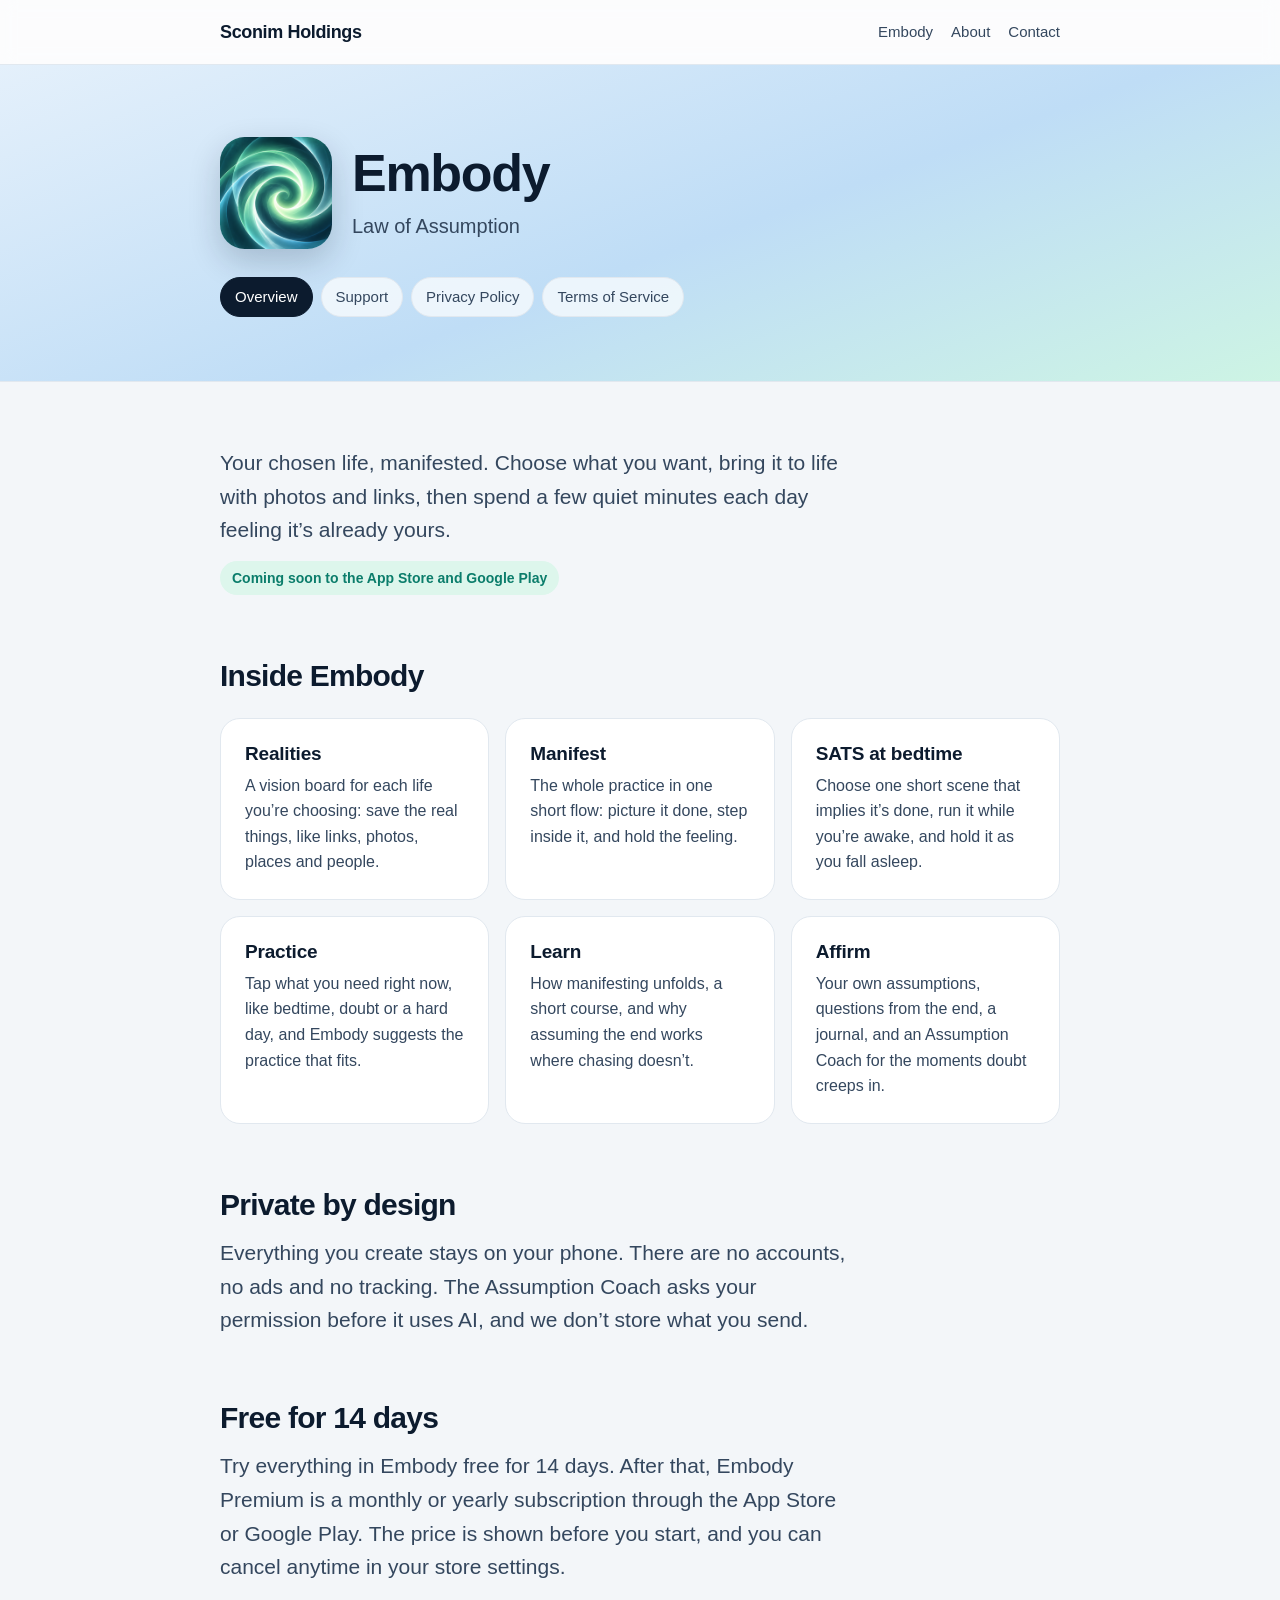
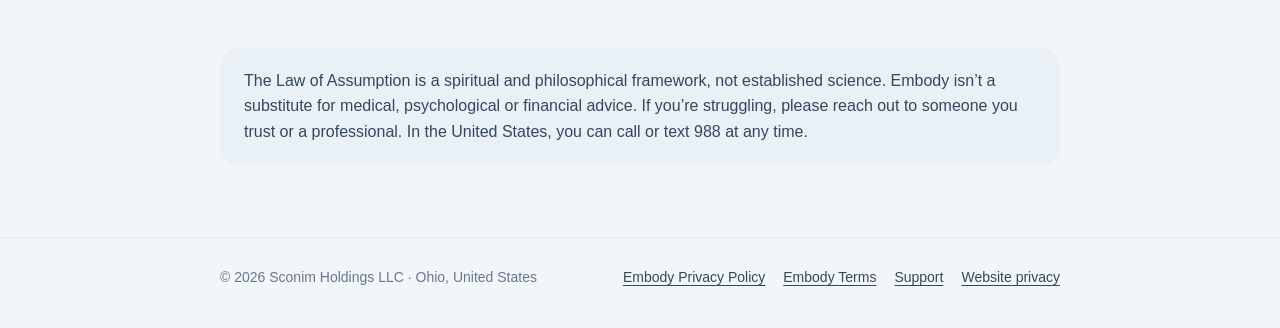
==== embody/index.html @ b92bc5a6 "Sconim Holdings website: home, Embody, support, privacy and terms Plain HTML built by tools/build.mj" ====
<!doctype html>
<html lang="en">
<head>
<meta charset="utf-8">
<meta name="viewport" content="width=device-width, initial-scale=1">
<title>Embody - Law of Assumption</title>
<meta name="description" content="Embody is a gentle daily practice for the Law of Assumption: choose the life you want, and practice living from it. Coming soon to the App Store and Google Play.">
<link rel="canonical" href="https://sconimholdings.com/embody/">
<meta property="og:type" content="website">
<meta property="og:site_name" content="Sconim Holdings">
<meta property="og:title" content="Embody - Law of Assumption">
<meta property="og:description" content="Embody is a gentle daily practice for the Law of Assumption: choose the life you want, and practice living from it. Coming soon to the App Store and Google Play.">
<meta property="og:url" content="https://sconimholdings.com/embody/">
<meta property="og:image" content="https://sconimholdings.com/assets/embody-share.jpg">
<meta name="theme-color" content="#f3f6f9">
<link rel="icon" href="/assets/embody-icon.png">
<link rel="apple-touch-icon" href="/assets/embody-icon.png">
<link rel="stylesheet" href="/assets/site.css">
</head>
<body>
<a class="skip" href="#main">Skip to content</a>
<header class="top"><div class="wrap">
  <a class="brand" href="/">Sconim Holdings</a>
  <nav aria-label="Main"><a href="/embody/">Embody</a><a class="wide" href="/#about">About</a><a href="/#contact">Contact</a></nav>
</div></header>
<div class="sky"><div class="wrap"><div class="hero">
  <div class="product">
    <img src="/assets/embody-icon.png" alt="The Embody app icon: a glowing mint spiral" width="112" height="112">
    <div><h1>Embody</h1><p class="tag">Law of Assumption</p></div>
  </div>
  <nav class="subnav" aria-label="Embody"><a href="/embody/" aria-current="page">Overview</a><a href="/embody/support/">Support</a><a href="/embody/privacy/">Privacy Policy</a><a href="/embody/terms/">Terms of Service</a></nav>
</div></div></div>
<main id="main" class="wrap">
<section class="stack">
  <p class="lead">Your chosen life, manifested. Choose what you want, bring it to life with photos and links, then spend a few quiet minutes each day feeling it’s already yours.</p>
  <p><span class="badge">Coming soon to the App Store and Google Play</span></p>
</section>

<section>
  <h2>Inside Embody</h2>
  <div class="grid">
    <div class="card"><h3>Realities</h3><p>A vision board for each life you’re choosing: save the real things, like links, photos, places and people.</p></div>
    <div class="card"><h3>Manifest</h3><p>The whole practice in one short flow: picture it done, step inside it, and hold the feeling.</p></div>
    <div class="card"><h3>SATS at bedtime</h3><p>Choose one short scene that implies it’s done, run it while you’re awake, and hold it as you fall asleep.</p></div>
    <div class="card"><h3>Practice</h3><p>Tap what you need right now, like bedtime, doubt or a hard day, and Embody suggests the practice that fits.</p></div>
    <div class="card"><h3>Learn</h3><p>How manifesting unfolds, a short course, and why assuming the end works where chasing doesn’t.</p></div>
    <div class="card"><h3>Affirm</h3><p>Your own assumptions, questions from the end, a journal, and an Assumption Coach for the moments doubt creeps in.</p></div>
  </div>
</section>

<section class="stack">
  <h2>Private by design</h2>
  <p class="lead">Everything you create stays on your phone. There are no accounts, no ads and no tracking. The Assumption Coach asks your permission before it uses AI, and we don’t store what you send.</p>
</section>

<section class="stack">
  <h2>Free for 14 days</h2>
  <p class="lead">Try everything in Embody free for 14 days. After that, Embody Premium is a monthly or yearly subscription through the App Store or Google Play. The price is shown before you start, and you can cancel anytime in your store settings.</p>
</section>

<section>
  <p class="note">The Law of Assumption is a spiritual and philosophical framework, not established science. Embody isn’t a substitute for medical, psychological or financial advice. If you’re struggling, please reach out to someone you trust or a professional. In the United States, you can call or text 988 at any time.</p>
</section>
</main>
<footer><div class="wrap">
  <span>&copy; 2026 Sconim Holdings LLC &middot; Ohio, United States</span>
  <nav aria-label="Footer"><a href="/embody/privacy/">Embody Privacy Policy</a><a href="/embody/terms/">Embody Terms</a><a href="/embody/support/">Support</a><a href="/privacy/">Website privacy</a></nav>
</div></footer>
</body>
</html>
---- assets/site.css ----
/* Sconim Holdings: one light "Dawn" look, matching Embody. System fonts only (nothing loads from third parties). */
:root {
  --bg: #f3f6f9;
  --surface: #ffffff;
  --surface-alt: #e9f0f6;
  --ink: #0c1b2e;
  --ink-soft: #34475e;
  --muted: #66788e;
  --line: #e1e8ef;
  --accent: #0b7d6b;
  --accent-soft: #ddf6ec;
  --cta: #bdf5dc;
  --sky-1: #e4f0fb;
  --sky-2: #bfddf6;
  --sky-3: #cdf4e4;
  --radius: 20px;
  --wrap: 880px;
  --font: -apple-system, BlinkMacSystemFont, "Segoe UI", Roboto, "Helvetica Neue", Arial, sans-serif;
}

* { box-sizing: border-box; }
html { -webkit-text-size-adjust: 100%; }
body {
  margin: 0;
  background: var(--bg);
  color: var(--ink);
  font: 17px/1.6 var(--font);
  -webkit-font-smoothing: antialiased;
}
img { max-width: 100%; display: block; }
a { color: var(--accent); text-underline-offset: 3px; }
a:hover { text-decoration-thickness: 2px; }
:focus-visible { outline: 3px solid var(--accent); outline-offset: 3px; border-radius: 6px; }

.wrap { width: 100%; max-width: var(--wrap); margin: 0 auto; padding: 0 20px; }
.skip { position: absolute; left: -9999px; }
.skip:focus { left: 16px; top: 12px; background: var(--surface); padding: 8px 14px; border-radius: 10px; z-index: 10; }

/* Header and footer */
.top { border-bottom: 1px solid var(--line); background: rgba(255, 255, 255, 0.7); backdrop-filter: blur(8px); position: sticky; top: 0; z-index: 5; }
.top .wrap { display: flex; align-items: center; justify-content: space-between; gap: 16px; min-height: 64px; }
.brand { color: var(--ink); text-decoration: none; font-weight: 700; letter-spacing: -0.02em; font-size: 18px; white-space: nowrap; }
.top nav { display: flex; gap: 18px; flex-wrap: wrap; }
.top nav a { color: var(--ink-soft); text-decoration: none; font-weight: 500; font-size: 15px; }
.top nav a:hover { color: var(--ink); }
@media (max-width: 420px) { .top nav { gap: 14px; } .top nav .wide { display: none; } }

footer { margin-top: 72px; border-top: 1px solid var(--line); color: var(--muted); font-size: 14px; }
footer .wrap { display: flex; flex-wrap: wrap; justify-content: space-between; gap: 12px 24px; padding-top: 28px; padding-bottom: 40px; }
footer nav { display: flex; flex-wrap: wrap; gap: 8px 18px; }
footer a { color: var(--ink-soft); }

/* Type */
h1, h2, h3 { line-height: 1.15; letter-spacing: -0.025em; margin: 0; }
h1 { font-size: clamp(34px, 6vw, 52px); }
h2 { font-size: clamp(24px, 3.4vw, 30px); }
h3 { font-size: 19px; letter-spacing: -0.01em; }
p { margin: 0; }
.eyebrow { font-size: 13px; font-weight: 600; letter-spacing: 0.12em; text-transform: uppercase; color: var(--muted); }
.lead { font-size: clamp(18px, 2.4vw, 21px); color: var(--ink-soft); max-width: 640px; }
.muted { color: var(--muted); }
.stack > * + * { margin-top: 14px; }

/* Sections */
section { margin-top: 64px; }
.hero { margin-top: 0; padding: 72px 0 8px; }
.hero .stack > * + * { margin-top: 18px; }
.sky {
  background: linear-gradient(160deg, var(--sky-1) 0%, var(--sky-2) 55%, var(--sky-3) 100%);
  border-bottom: 1px solid var(--line);
}
.sky .hero { padding-bottom: 64px; }

.card { background: var(--surface); border: 1px solid var(--line); border-radius: var(--radius); padding: 24px; }
.grid { display: grid; gap: 16px; grid-template-columns: repeat(auto-fit, minmax(240px, 1fr)); margin-top: 24px; }
.grid .card p { color: var(--ink-soft); margin-top: 8px; font-size: 16px; }

/* App card on the home page */
.app { display: flex; gap: 20px; align-items: flex-start; margin-top: 24px; }
.app img { width: 96px; height: 96px; border-radius: 22%; flex: none; box-shadow: 0 8px 24px rgba(12, 27, 46, 0.18); }
.app .links { display: flex; flex-wrap: wrap; gap: 8px 16px; margin-top: 14px; font-weight: 500; }
@media (max-width: 520px) { .app { flex-direction: column; } }

.badge { display: inline-block; background: var(--accent-soft); color: var(--accent); font-weight: 600; font-size: 14px; padding: 6px 12px; border-radius: 999px; }
.button { display: inline-block; background: var(--cta); color: var(--ink); text-decoration: none; font-weight: 600; padding: 12px 22px; border-radius: 999px; }
.button:hover { filter: brightness(0.97); }

/* Embody pages */
.product { display: flex; gap: 20px; align-items: center; }
.product img { width: 112px; height: 112px; border-radius: 22%; box-shadow: 0 12px 32px rgba(12, 27, 46, 0.2); flex: none; }
.product .tag { font-size: 20px; color: var(--ink-soft); font-weight: 500; margin-top: 6px; }
@media (max-width: 520px) { .product { flex-direction: column; align-items: flex-start; } }
.subnav { display: flex; flex-wrap: wrap; gap: 8px; margin-top: 28px; }
.subnav a { text-decoration: none; color: var(--ink-soft); background: rgba(255, 255, 255, 0.7); border: 1px solid var(--line); padding: 7px 14px; border-radius: 999px; font-size: 15px; font-weight: 500; }
.subnav a[aria-current="page"] { background: var(--ink); color: #fff; border-color: var(--ink); }
.note { background: var(--surface-alt); border-radius: var(--radius); padding: 20px 24px; color: var(--ink-soft); font-size: 16px; }

/* Legal and support text */
.doc { max-width: 720px; }
.doc h2 { font-size: 21px; margin-top: 36px; }
.doc p, .doc li { color: var(--ink-soft); }
.doc p + p { margin-top: 12px; }
.doc ul { padding-left: 22px; margin: 10px 0 0; }
.doc li + li { margin-top: 8px; }
.doc .intro { font-size: 18px; margin-top: 18px; }
.faq h3 { margin-top: 32px; }
.faq p { margin-top: 8px; color: var(--ink-soft); }
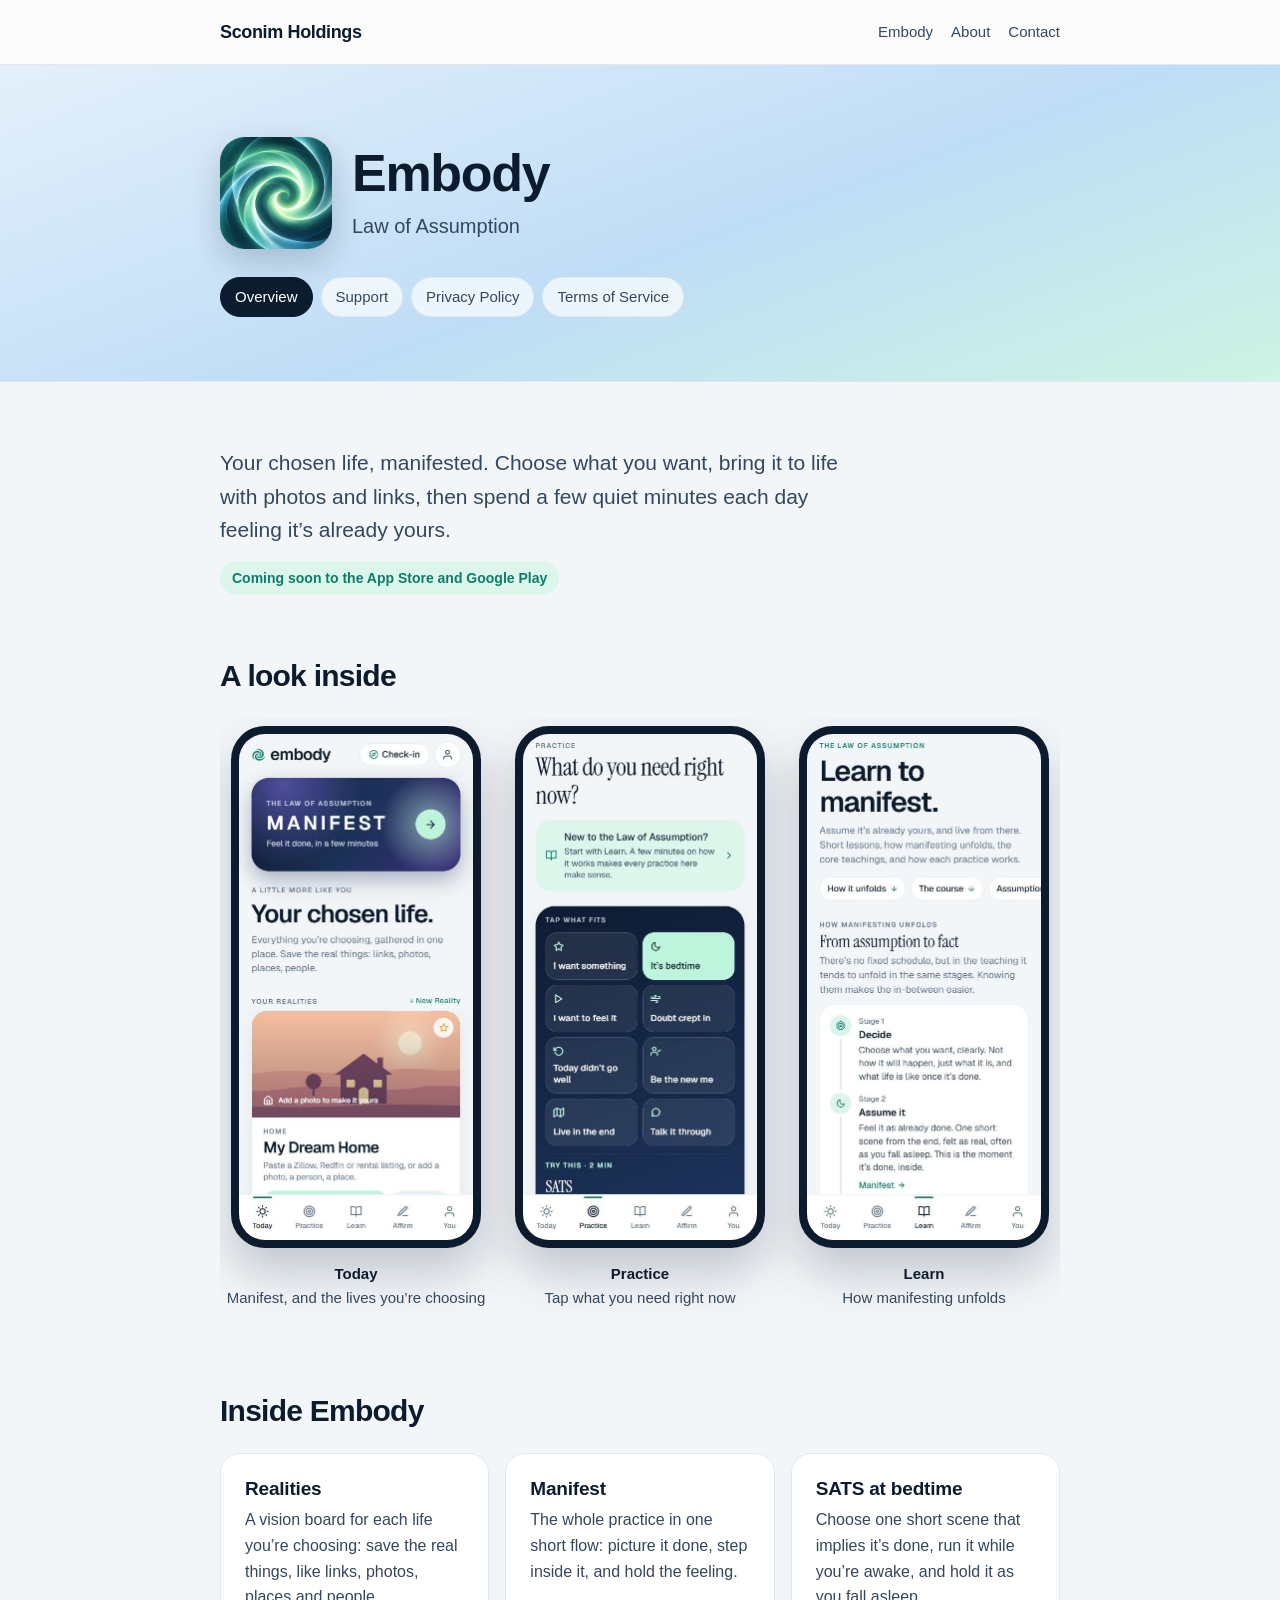
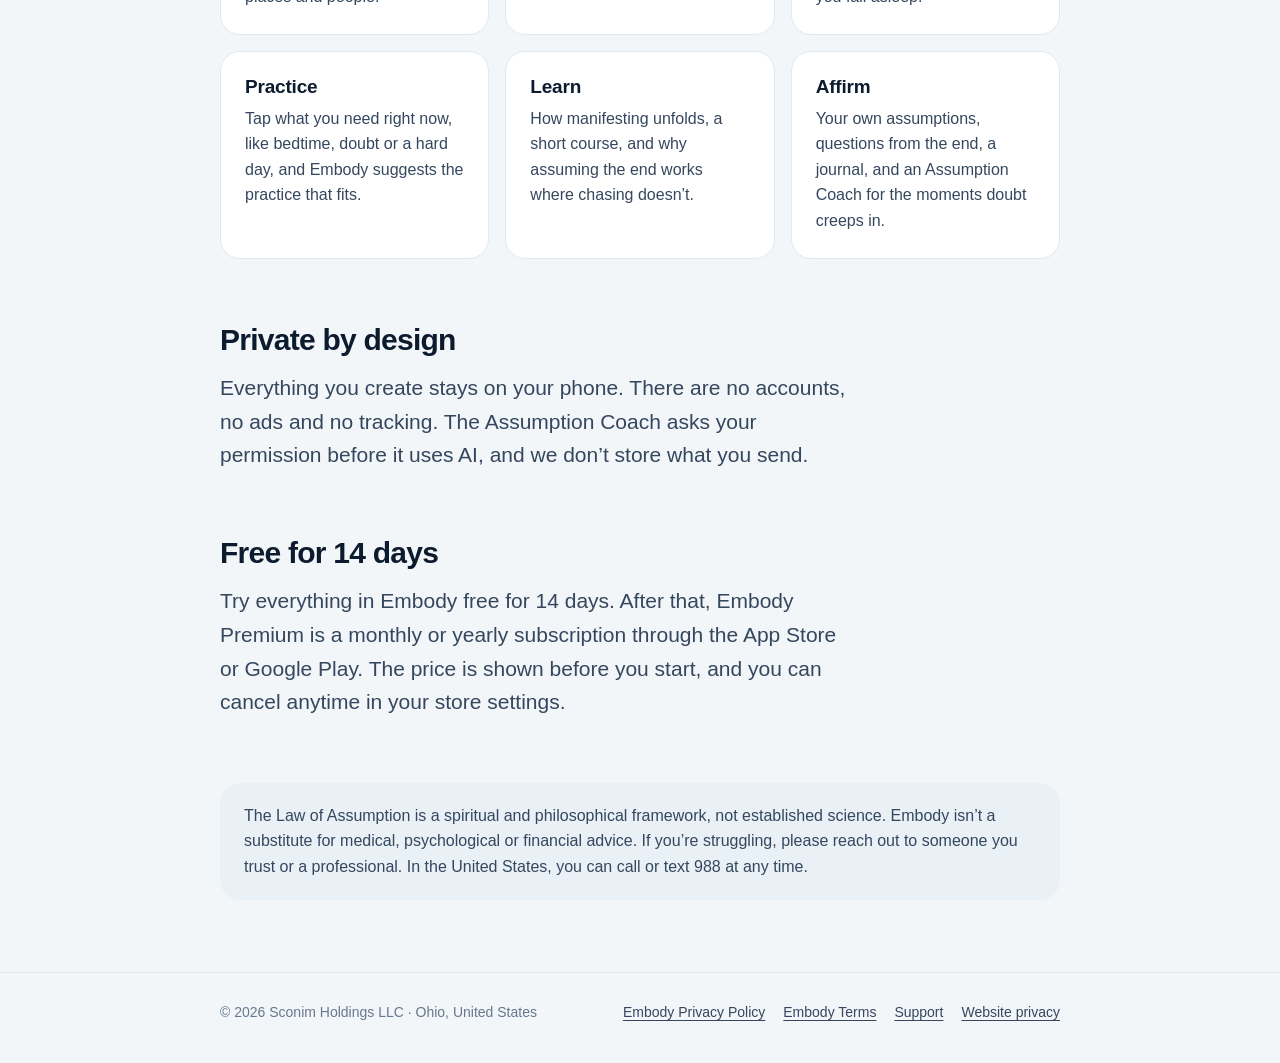
==== commit a7f51604: "Richer home and Embody pages - Home: hero with buttons and an app lineup, three product cards (Embod" ====
--- a/embody/index.html
+++ b/embody/index.html
@@ -36,6 +36,15 @@
   <p><span class="badge">Coming soon to the App Store and Google Play</span></p>
 </section>
 
+<section aria-labelledby="look-title">
+  <h2 id="look-title">A look inside</h2>
+  <div class="gallery">
+    <figure><div class="phone"><img src="/assets/embody-today.jpg" alt="Today: the Manifest card and a Reality called My Dream Home" width="469" height="1015" loading="lazy"></div><figcaption><strong>Today</strong>Manifest, and the lives you’re choosing</figcaption></figure>
+    <figure><div class="phone"><img src="/assets/embody-practice.jpg" alt="Practice: What do you need right now? with answers like It’s bedtime and Doubt crept in" width="469" height="1015" loading="lazy"></div><figcaption><strong>Practice</strong>Tap what you need right now</figcaption></figure>
+    <figure><div class="phone"><img src="/assets/embody-learn.jpg" alt="Learn: how manifesting unfolds, from deciding to assuming it" width="469" height="1015" loading="lazy"></div><figcaption><strong>Learn</strong>How manifesting unfolds</figcaption></figure>
+  </div>
+</section>
+
 <section>
   <h2>Inside Embody</h2>
   <div class="grid">
--- a/assets/site.css
+++ b/assets/site.css
@@ -105,3 +105,58 @@
 .doc .intro { font-size: 18px; margin-top: 18px; }
 .faq h3 { margin-top: 32px; }
 .faq p { margin-top: 8px; color: var(--ink-soft); }
+
+/* ---- Home: hero with buttons and the app lineup ---- */
+.hero-grid { display: grid; gap: 40px; align-items: center; }
+@media (min-width: 820px) { .hero-grid { grid-template-columns: 1.25fr 1fr; } }
+.actions { display: flex; flex-wrap: wrap; gap: 12px; margin-top: 26px; }
+.button.secondary { background: rgba(255, 255, 255, 0.75); border: 1px solid var(--line); }
+.lineup { display: flex; justify-content: center; align-items: center; gap: 18px; padding: 12px 0; }
+.lineup > * { width: 104px; height: 104px; border-radius: 23%; box-shadow: 0 14px 34px rgba(12, 27, 46, 0.18); flex: none; }
+.lineup > :nth-child(1) { transform: rotate(-6deg) translateY(10px); }
+.lineup > :nth-child(2) { width: 124px; height: 124px; transform: translateY(-8px); }
+.lineup > :nth-child(3) { transform: rotate(6deg) translateY(10px); }
+@media (max-width: 420px) { .lineup > * { width: 84px; height: 84px; } .lineup > :nth-child(2) { width: 100px; height: 100px; } }
+
+/* Placeholder art for apps that are still in development */
+.tile { display: grid; place-items: center; }
+.tile svg { width: 46%; height: 46%; opacity: 0.9; }
+.tile.dawn { background: linear-gradient(145deg, #ffd9b8 0%, #f4a08c 52%, #9a6aa6 100%); }
+.tile.tide { background: linear-gradient(145deg, #cfe6fb 0%, #86ade9 52%, #3f539f 100%); }
+
+/* ---- Product cards: the whole card is one link; the small links inside stay clickable ---- */
+.products { display: grid; gap: 16px; margin-top: 24px; grid-template-columns: repeat(auto-fit, minmax(250px, 1fr)); }
+.product-card { position: relative; display: flex; flex-direction: column; gap: 12px; transition: transform 0.15s ease, box-shadow 0.15s ease; }
+.product-card .art { width: 72px; height: 72px; border-radius: 23%; box-shadow: 0 8px 20px rgba(12, 27, 46, 0.16); }
+.product-card p { color: var(--ink-soft); font-size: 16px; }
+.product-card .stretched { color: var(--ink); text-decoration: none; }
+.product-card .stretched::after { content: ""; position: absolute; inset: 0; border-radius: inherit; }
+.product-card .small-links { position: relative; z-index: 1; display: flex; flex-wrap: wrap; gap: 6px 14px; font-size: 14px; font-weight: 500; margin-top: auto; }
+.product-card.live:hover { transform: translateY(-2px); box-shadow: 0 14px 30px rgba(12, 27, 46, 0.1); }
+.product-card.live:hover .stretched { text-decoration: underline; text-underline-offset: 3px; }
+.product-card.soon { background: rgba(255, 255, 255, 0.6); }
+.badge.soft { background: var(--surface-alt); color: var(--ink-soft); }
+
+/* ---- Spotlight: a phone with a real screenshot next to the story ---- */
+.spotlight { display: grid; gap: 36px; align-items: center; }
+@media (min-width: 820px) { .spotlight { grid-template-columns: 300px 1fr; } }
+.phone { width: 100%; max-width: 280px; margin: 0 auto; border: 9px solid #0c1b2e; border-radius: 38px; overflow: hidden; background: #0c1b2e; box-shadow: 0 24px 48px rgba(12, 27, 46, 0.22); }
+.phone img { width: 100%; height: auto; }
+.checks { list-style: none; padding: 0; margin: 20px 0 0; }
+.checks li { position: relative; padding-left: 34px; color: var(--ink-soft); }
+.checks li + li { margin-top: 12px; }
+.checks li::before { content: ""; position: absolute; left: 0; top: 4px; width: 22px; height: 22px; border-radius: 50%; background: var(--accent-soft); }
+.checks li::after { content: ""; position: absolute; left: 7px; top: 9px; width: 8px; height: 5px; border-left: 2px solid var(--accent); border-bottom: 2px solid var(--accent); transform: rotate(-45deg); }
+.checks strong { color: var(--ink); }
+
+/* ---- Contact band ---- */
+.band { background: linear-gradient(135deg, var(--accent-soft), #eef8ff); border: 1px solid var(--line); border-radius: 28px; padding: 36px 28px; text-align: center; }
+.band .lead { margin: 12px auto 0; }
+.band .actions { justify-content: center; }
+
+/* ---- Embody page: screenshot gallery (swipes sideways on phones) ---- */
+.gallery { display: grid; grid-auto-flow: column; grid-auto-columns: minmax(220px, 1fr); gap: 20px; overflow-x: auto; scroll-snap-type: x mandatory; padding: 8px 4px 20px; margin-top: 24px; }
+.gallery figure { margin: 0; scroll-snap-align: center; }
+.gallery .phone { max-width: 250px; border-radius: 34px; border-width: 8px; }
+.gallery figcaption { text-align: center; margin-top: 14px; color: var(--ink-soft); font-size: 15px; }
+.gallery figcaption strong { display: block; color: var(--ink); }
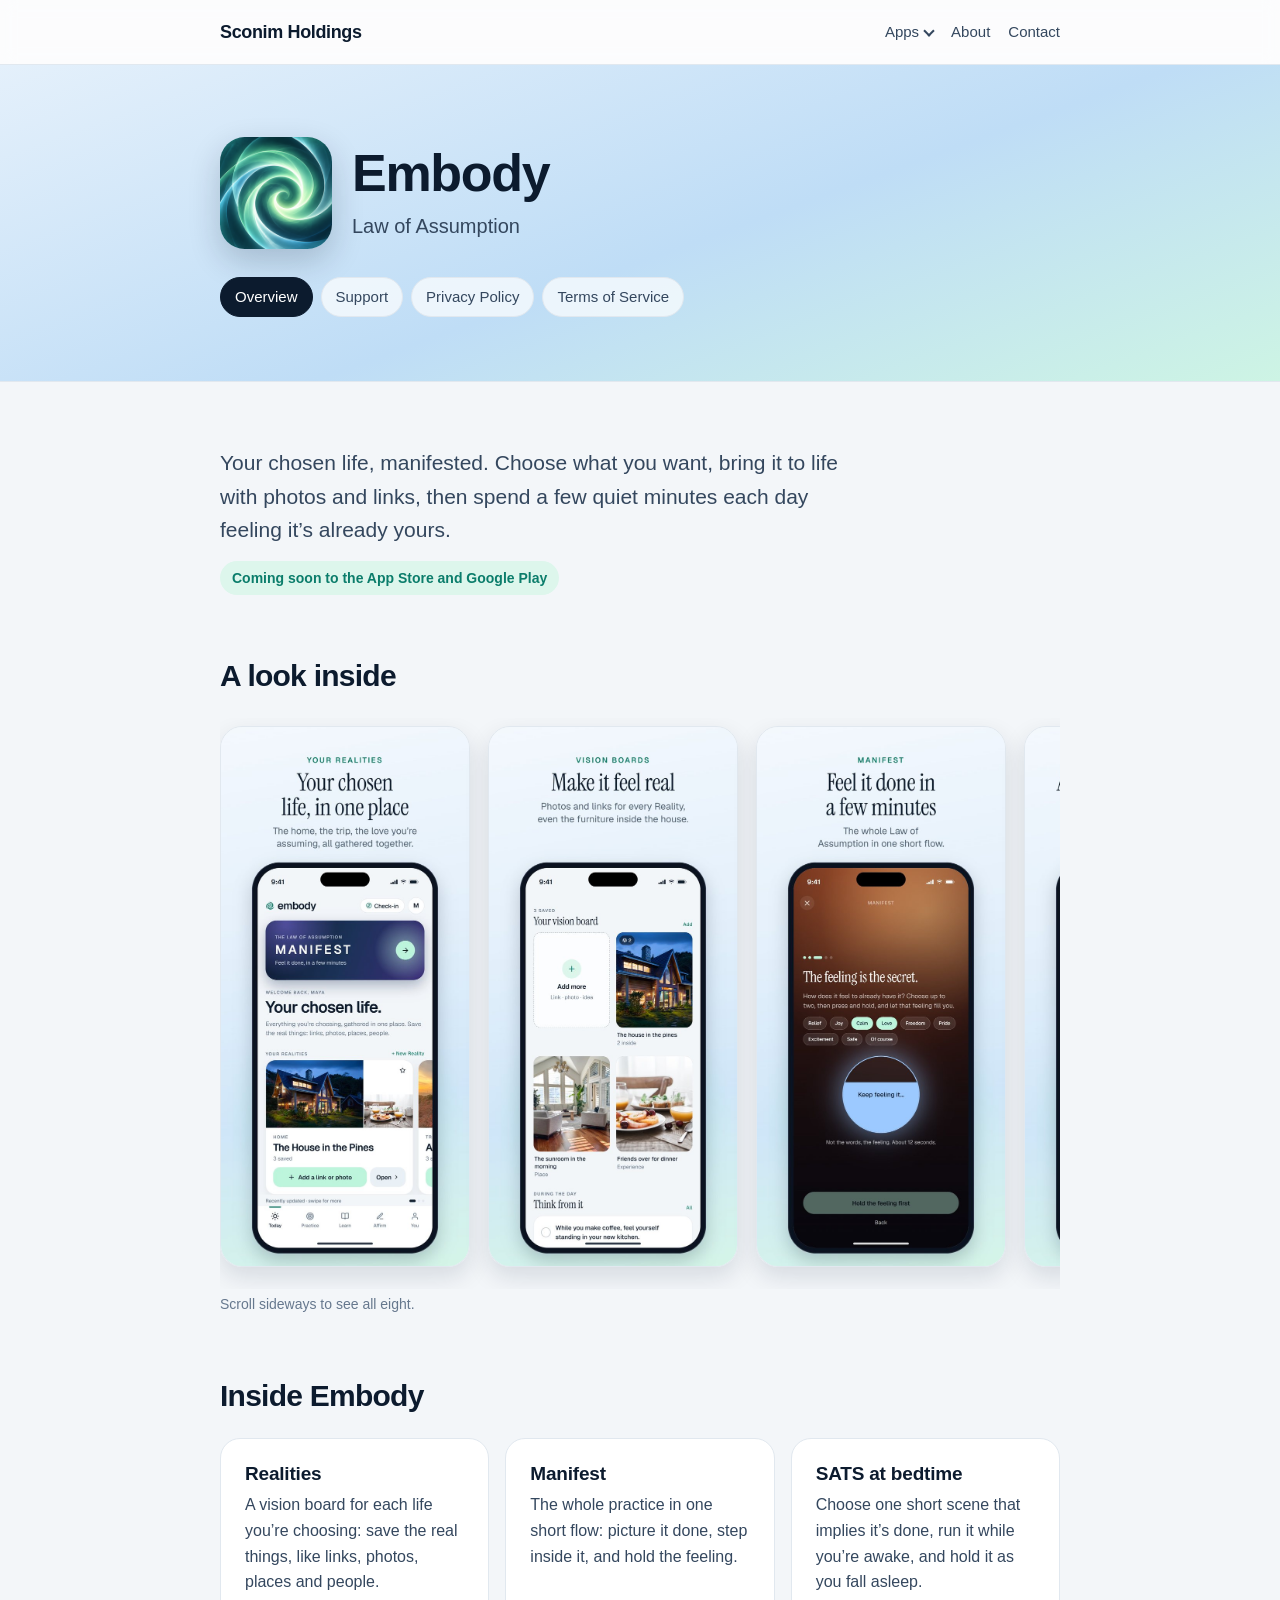
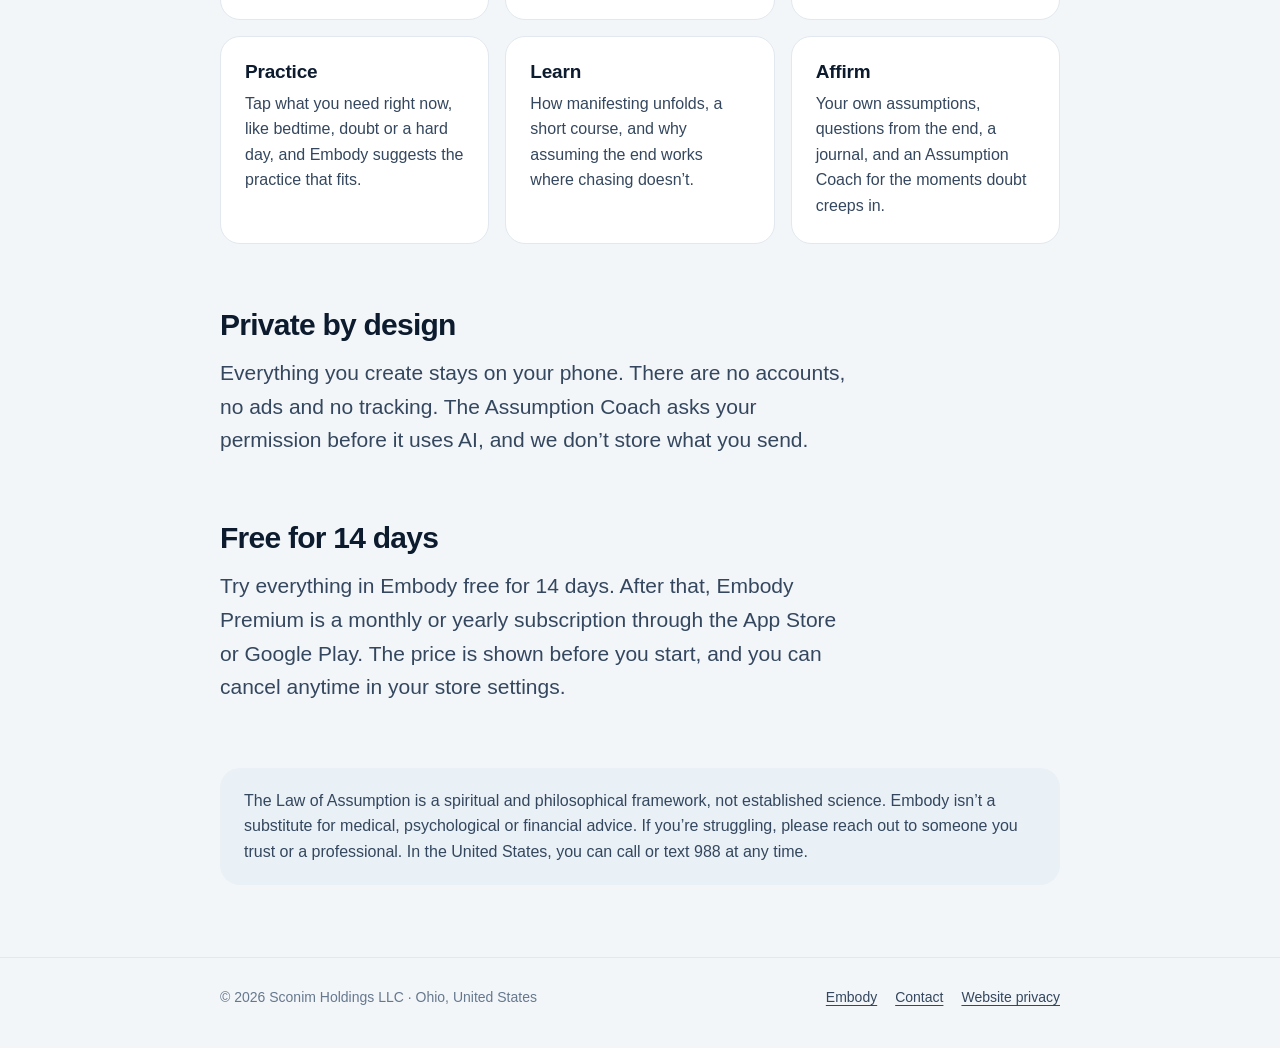
==== commit 7bd0d10d: "Three products, a folded contact form, new screenshots and an Apps menu - Home lists Embody, TwoBloo" ====
--- a/embody/index.html
+++ b/embody/index.html
@@ -21,7 +21,10 @@
 <a class="skip" href="#main">Skip to content</a>
 <header class="top"><div class="wrap">
   <a class="brand" href="/">Sconim Holdings</a>
-  <nav aria-label="Main"><a href="/embody/">Embody</a><a class="wide" href="/#about">About</a><a href="/#contact">Contact</a></nav>
+  <nav aria-label="Main"><details class="menu">
+    <summary>Apps</summary>
+    <div class="menu-list"><a href="/embody/"><img src="/assets/embody-icon.png" alt="" width="34" height="34"><span><strong>Embody</strong><small>Law of Assumption</small></span></a><span class="soon"><img src="/assets/twobloom-icon.png" alt="" width="34" height="34"><span><strong>TwoBloom</strong><small>Dating app, coming next</small></span></span><a href="https://pathfinderbid.com" rel="noopener"><img src="/assets/pathfinderbid-icon.png" alt="" width="34" height="34"><span><strong>PathfinderBid</strong><small>Government contract matching</small></span></a></div>
+  </details><a class="wide" href="/#about">About</a><a href="/#contact">Contact</a></nav>
 </div></header>
 <div class="sky"><div class="wrap"><div class="hero">
   <div class="product">
@@ -38,11 +41,17 @@
 
 <section aria-labelledby="look-title">
   <h2 id="look-title">A look inside</h2>
-  <div class="gallery">
-    <figure><div class="phone"><img src="/assets/embody-today.jpg" alt="Today: the Manifest card and a Reality called My Dream Home" width="469" height="1015" loading="lazy"></div><figcaption><strong>Today</strong>Manifest, and the lives you’re choosing</figcaption></figure>
-    <figure><div class="phone"><img src="/assets/embody-practice.jpg" alt="Practice: What do you need right now? with answers like It’s bedtime and Doubt crept in" width="469" height="1015" loading="lazy"></div><figcaption><strong>Practice</strong>Tap what you need right now</figcaption></figure>
-    <figure><div class="phone"><img src="/assets/embody-learn.jpg" alt="Learn: how manifesting unfolds, from deciding to assuming it" width="469" height="1015" loading="lazy"></div><figcaption><strong>Learn</strong>How manifesting unfolds</figcaption></figure>
+  <div class="gallery" tabindex="0" role="group" aria-label="Eight screenshots of Embody. Scroll sideways to see them all.">
+    <figure><img class="shot" src="/assets/embody-01-today.jpg" alt="Your chosen life, in one place. The Today screen, with the Manifest card and a Reality called The House in the Pines." width="640" height="1391" loading="lazy"></figure>
+    <figure><img class="shot" src="/assets/embody-02-reality.jpg" alt="Make it feel real. A vision board with a house, a sunroom and friends over for dinner." width="640" height="1391" loading="lazy"></figure>
+    <figure><img class="shot" src="/assets/embody-03-manifest.jpg" alt="Feel it done in a few minutes. The Manifest flow, holding the feeling." width="640" height="1391" loading="lazy"></figure>
+    <figure><img class="shot" src="/assets/embody-04-practice.jpg" alt="A practice for right now. Tap what fits, like It’s bedtime or Doubt crept in." width="640" height="1391" loading="lazy"></figure>
+    <figure><img class="shot" src="/assets/embody-05-sats.jpg" alt="Fall asleep in the end. SATS at bedtime: one short scene, run three times." width="640" height="1391" loading="lazy"></figure>
+    <figure><img class="shot" src="/assets/embody-06-affirm.jpg" alt="Assume it’s already true. Your assumptions, your journal and questions from the end." width="640" height="1391" loading="lazy"></figure>
+    <figure><img class="shot" src="/assets/embody-07-coach.jpg" alt="Turn a worry into an assumption. One calm exchange with the Assumption Coach." width="640" height="1391" loading="lazy"></figure>
+    <figure><img class="shot" src="/assets/embody-08-learn.jpg" alt="Learn it in plain words. How manifesting unfolds, in stages." width="640" height="1391" loading="lazy"></figure>
   </div>
+  <p class="muted hint">Scroll sideways to see all eight.</p>
 </section>
 
 <section>
@@ -73,7 +82,18 @@
 </main>
 <footer><div class="wrap">
   <span>&copy; 2026 Sconim Holdings LLC &middot; Ohio, United States</span>
-  <nav aria-label="Footer"><a href="/embody/privacy/">Embody Privacy Policy</a><a href="/embody/terms/">Embody Terms</a><a href="/embody/support/">Support</a><a href="/privacy/">Website privacy</a></nav>
+  <nav aria-label="Footer"><a href="/embody/">Embody</a><a href="/#contact">Contact</a><a href="/privacy/">Website privacy</a></nav>
 </div></footer>
+<script>
+// The Apps menu closes when you click away from it or press Escape. It opens and closes without this too.
+(function () {
+  var menu = document.querySelector('.menu');
+  if (!menu) return;
+  document.addEventListener('click', function (e) { if (menu.open && !menu.contains(e.target)) menu.open = false; });
+  document.addEventListener('keydown', function (e) {
+    if (e.key === 'Escape' && menu.open) { menu.open = false; menu.querySelector('summary').focus(); }
+  });
+})();
+</script>
 </body>
 </html>
--- a/assets/site.css
+++ b/assets/site.css
@@ -45,6 +45,23 @@
 .top nav a:hover { color: var(--ink); }
 @media (max-width: 420px) { .top nav { gap: 14px; } .top nav .wide { display: none; } }
 
+/* The Apps menu in the top bar: every product, opened with a click. */
+.top nav { align-items: center; }
+.menu { position: relative; }
+.menu summary { list-style: none; cursor: pointer; display: flex; align-items: center; gap: 6px; color: var(--ink-soft); font-weight: 500; font-size: 15px; }
+.menu summary::-webkit-details-marker { display: none; }
+.menu summary::after { content: ""; width: 6px; height: 6px; margin-top: -3px; border-right: 2px solid currentColor; border-bottom: 2px solid currentColor; transform: rotate(45deg); }
+.menu summary:hover, .menu[open] summary { color: var(--ink); }
+.menu[open] summary::after { transform: rotate(-135deg); margin-top: 3px; }
+.menu-list { position: absolute; top: calc(100% + 16px); right: -12px; width: max-content; max-width: calc(100vw - 32px); display: grid; gap: 2px; padding: 8px; background: var(--surface); border: 1px solid var(--line); border-radius: 18px; box-shadow: 0 18px 40px rgba(12, 27, 46, 0.16); z-index: 6; }
+.top nav .menu-list a, .menu-list .soon { display: flex; align-items: center; gap: 12px; padding: 9px 14px 9px 10px; border-radius: 12px; color: var(--ink); text-decoration: none; }
+.top nav .menu-list a:hover { background: var(--surface-alt); }
+.menu-list img { width: 34px; height: 34px; border-radius: 23%; flex: none; }
+.menu-list strong { display: block; font-size: 15px; font-weight: 600; line-height: 1.25; }
+.menu-list small { display: block; font-size: 13px; font-weight: 400; color: var(--muted); line-height: 1.3; }
+.menu-list .soon { cursor: default; }
+.menu-list .soon strong { color: var(--ink-soft); }
+
 footer { margin-top: 72px; border-top: 1px solid var(--line); color: var(--muted); font-size: 14px; }
 footer .wrap { display: flex; flex-wrap: wrap; justify-content: space-between; gap: 12px 24px; padding-top: 28px; padding-bottom: 40px; }
 footer nav { display: flex; flex-wrap: wrap; gap: 8px 18px; }
@@ -63,6 +80,8 @@
 
 /* Sections */
 section { margin-top: 64px; }
+/* Links to a section stop below the sticky header, not under it. */
+section[id], [id] > .band { scroll-margin-top: 88px; }
 .hero { margin-top: 0; padding: 72px 0 8px; }
 .hero .stack > * + * { margin-top: 18px; }
 .sky {
@@ -118,12 +137,6 @@
 .lineup > :nth-child(3) { transform: rotate(6deg) translateY(10px); }
 @media (max-width: 420px) { .lineup > * { width: 84px; height: 84px; } .lineup > :nth-child(2) { width: 100px; height: 100px; } }
 
-/* Placeholder art for apps that are still in development */
-.tile { display: grid; place-items: center; }
-.tile svg { width: 46%; height: 46%; opacity: 0.9; }
-.tile.dawn { background: linear-gradient(145deg, #ffd9b8 0%, #f4a08c 52%, #9a6aa6 100%); }
-.tile.tide { background: linear-gradient(145deg, #cfe6fb 0%, #86ade9 52%, #3f539f 100%); }
-
 /* ---- Product cards: the whole card is one link; the small links inside stay clickable ---- */
 .products { display: grid; gap: 16px; margin-top: 24px; grid-template-columns: repeat(auto-fit, minmax(250px, 1fr)); }
 .product-card { position: relative; display: flex; flex-direction: column; gap: 12px; transition: transform 0.15s ease, box-shadow 0.15s ease; }
@@ -140,8 +153,9 @@
 /* ---- Spotlight: a phone with a real screenshot next to the story ---- */
 .spotlight { display: grid; gap: 36px; align-items: center; }
 @media (min-width: 820px) { .spotlight { grid-template-columns: 300px 1fr; } }
-.phone { width: 100%; max-width: 280px; margin: 0 auto; border: 9px solid #0c1b2e; border-radius: 38px; overflow: hidden; background: #0c1b2e; box-shadow: 0 24px 48px rgba(12, 27, 46, 0.22); }
-.phone img { width: 100%; height: auto; }
+/* Store screenshots: the caption and the phone are part of each picture, so it only needs soft corners. */
+.shot { width: 100%; height: auto; border-radius: 22px; border: 1px solid var(--line); box-shadow: 0 18px 40px rgba(12, 27, 46, 0.14); }
+.shot-frame { width: 100%; max-width: 300px; margin: 0 auto; }
 .checks { list-style: none; padding: 0; margin: 20px 0 0; }
 .checks li { position: relative; padding-left: 34px; color: var(--ink-soft); }
 .checks li + li { margin-top: 12px; }
@@ -154,9 +168,29 @@
 .band .lead { margin: 12px auto 0; }
 .band .actions { justify-content: center; }
 
-/* ---- Embody page: screenshot gallery (swipes sideways on phones) ---- */
-.gallery { display: grid; grid-auto-flow: column; grid-auto-columns: minmax(220px, 1fr); gap: 20px; overflow-x: auto; scroll-snap-type: x mandatory; padding: 8px 4px 20px; margin-top: 24px; }
-.gallery figure { margin: 0; scroll-snap-align: center; }
-.gallery .phone { max-width: 250px; border-radius: 34px; border-width: 8px; }
-.gallery figcaption { text-align: center; margin-top: 14px; color: var(--ink-soft); font-size: 15px; }
-.gallery figcaption strong { display: block; color: var(--ink); }
+/* ---- Contact form (sent through Netlify Forms: see README.md). Folded behind a button until it's asked for. ---- */
+.write { margin-top: 24px; }
+.write summary { list-style: none; cursor: pointer; display: inline-block; }
+.write summary::-webkit-details-marker { display: none; }
+.write summary:focus-visible { outline: 3px solid var(--accent); outline-offset: 4px; border-radius: 999px; }
+.write .when-closed { background: var(--ink); color: #fff; }
+.write .when-open { display: none; font-size: 14px; font-weight: 600; color: var(--ink-soft); text-decoration: underline; text-underline-offset: 3px; }
+.write[open] .when-closed { display: none; }
+.write[open] .when-open { display: inline; }
+.contact { max-width: 540px; margin: 16px auto 0; text-align: left; display: grid; gap: 14px; }
+.contact .row { display: grid; gap: 14px; }
+@media (min-width: 560px) { .contact .row { grid-template-columns: 1fr 1fr; } }
+.contact label { display: grid; gap: 6px; font-size: 14px; font-weight: 600; color: var(--ink-soft); }
+.contact input, .contact select, .contact textarea { width: 100%; font: 400 16px/1.4 var(--font); color: var(--ink); background: var(--surface); border: 1px solid #cdd8e3; border-radius: 12px; padding: 11px 13px; }
+.contact textarea { resize: vertical; min-height: 132px; }
+.contact input:focus-visible, .contact select:focus-visible, .contact textarea:focus-visible { outline: 3px solid var(--accent); outline-offset: 1px; border-radius: 12px; }
+.contact .trap { position: absolute; left: -9999px; }
+.contact .send { display: flex; flex-wrap: wrap; align-items: center; gap: 10px 16px; margin-top: 4px; font-size: 14px; }
+.contact button { border: 0; cursor: pointer; font: 600 16px/1.4 var(--font); background: var(--ink); color: #fff; }
+
+/* ---- Embody page: screenshot gallery. A sideways row; the next picture peeks in to show there is more. ---- */
+.gallery { display: grid; grid-auto-flow: column; grid-auto-columns: 250px; gap: 18px; overflow-x: auto; scroll-snap-type: x proximity; padding: 8px 4px 22px; margin-top: 24px; scrollbar-color: #b9c6d4 transparent; }
+.gallery figure { margin: 0; scroll-snap-align: start; }
+.gallery .shot { box-shadow: 0 10px 24px rgba(12, 27, 46, 0.12); }
+.hint { font-size: 14px; margin-top: 4px; }
+@media (max-width: 520px) { .gallery { grid-auto-columns: 72vw; } }
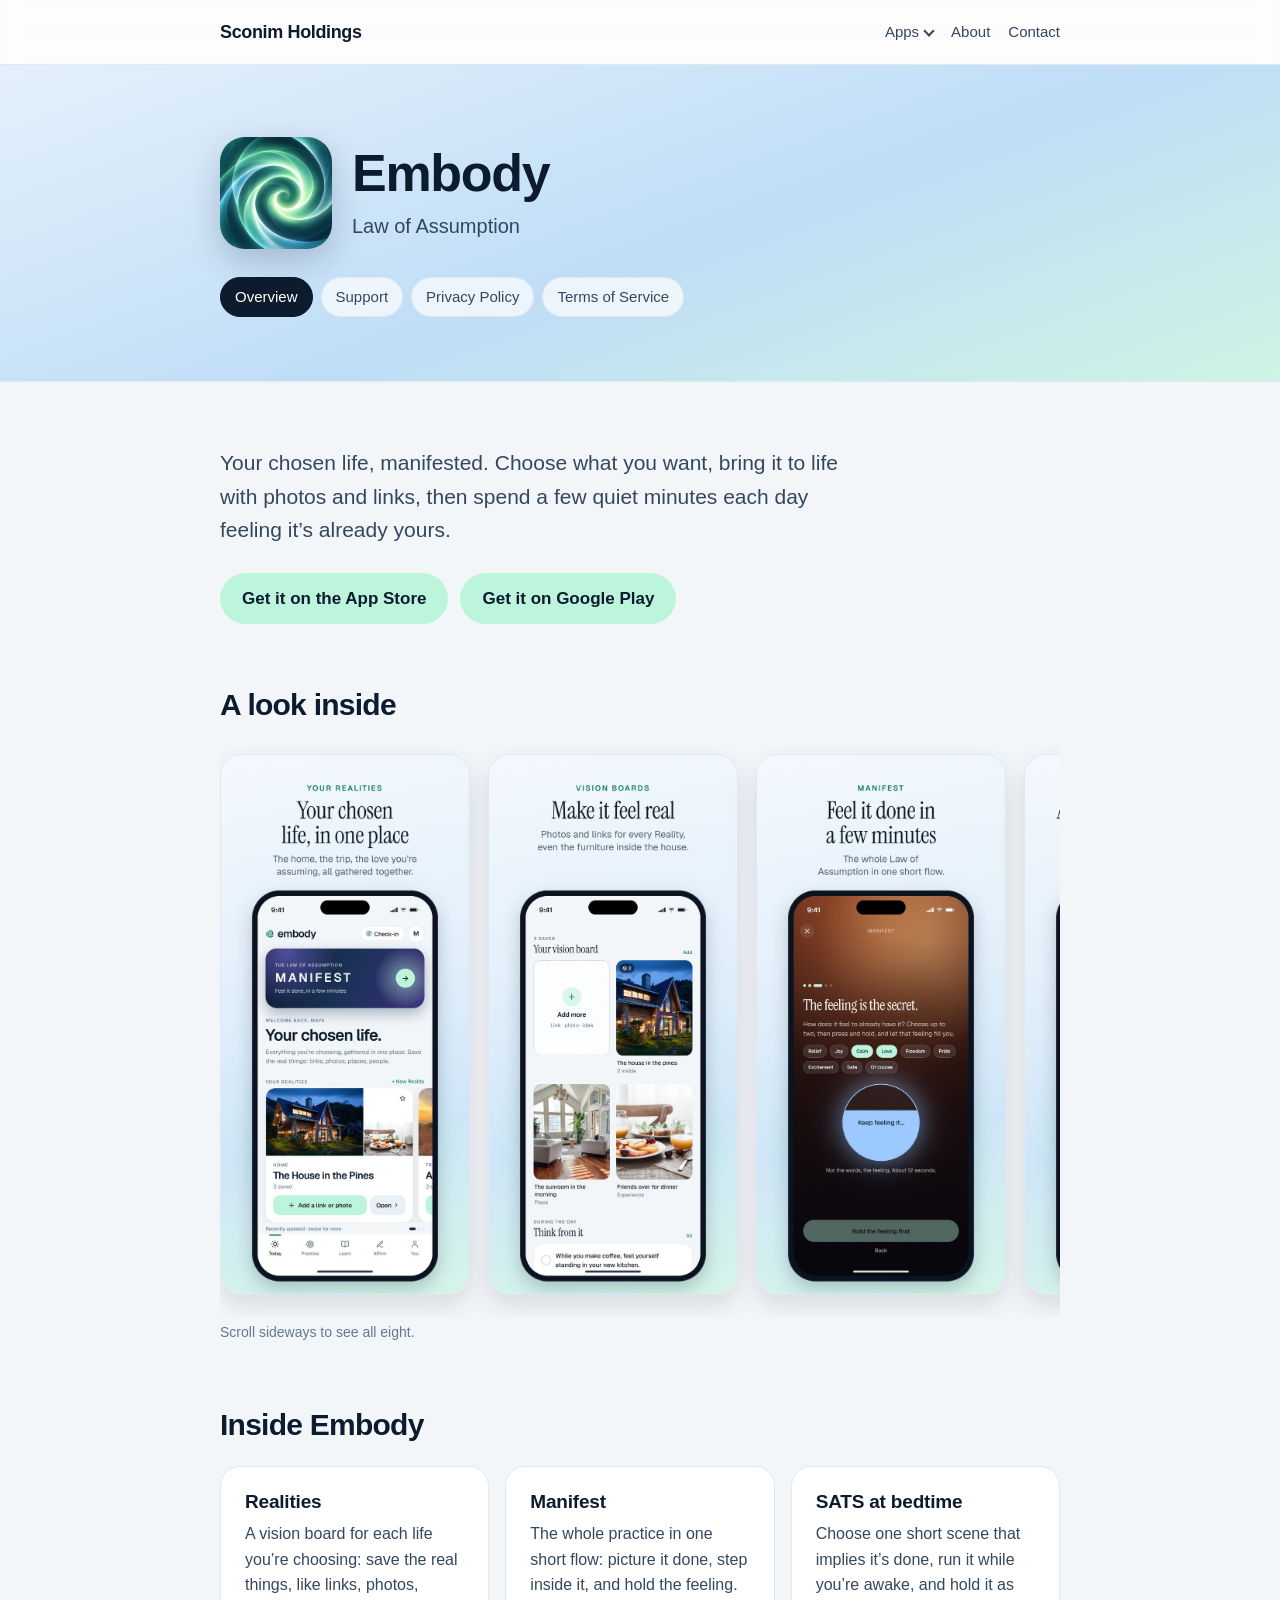
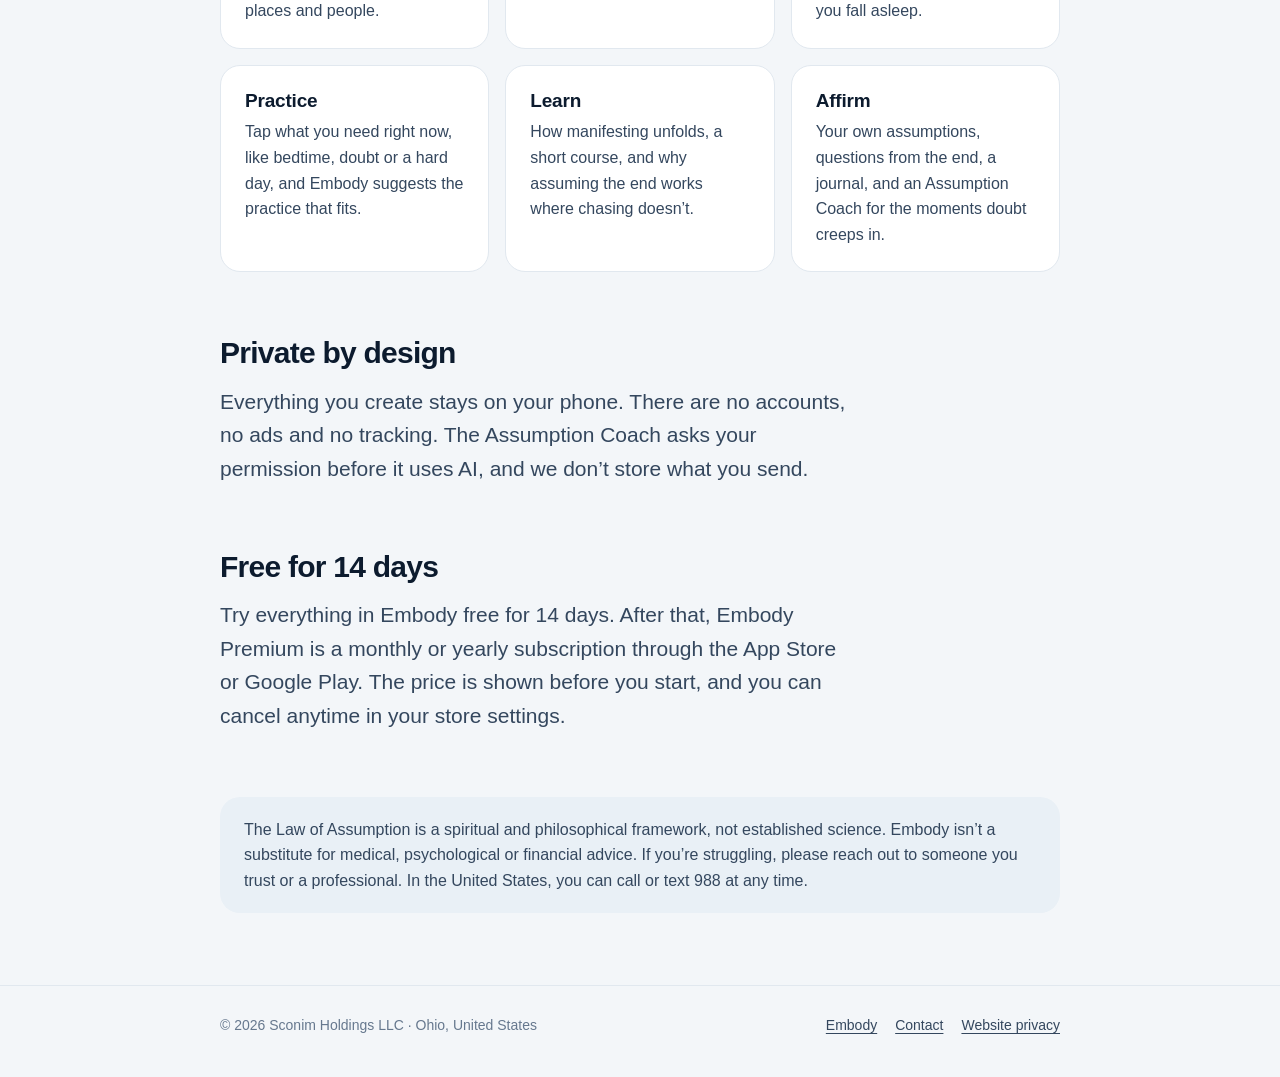
==== commit 15559154: "Embody is live: links to the App Store and Google Play The "Coming soon" lines on the home page and " ====
--- a/embody/index.html
+++ b/embody/index.html
@@ -4,15 +4,16 @@
 <meta charset="utf-8">
 <meta name="viewport" content="width=device-width, initial-scale=1">
 <title>Embody - Law of Assumption</title>
-<meta name="description" content="Embody is a gentle daily practice for the Law of Assumption: choose the life you want, and practice living from it. Coming soon to the App Store and Google Play.">
+<meta name="description" content="Embody is a gentle daily practice for the Law of Assumption: choose the life you want, and practice living from it. Available on the App Store and Google Play.">
 <link rel="canonical" href="https://sconimholdings.com/embody/">
 <meta property="og:type" content="website">
 <meta property="og:site_name" content="Sconim Holdings">
 <meta property="og:title" content="Embody - Law of Assumption">
-<meta property="og:description" content="Embody is a gentle daily practice for the Law of Assumption: choose the life you want, and practice living from it. Coming soon to the App Store and Google Play.">
+<meta property="og:description" content="Embody is a gentle daily practice for the Law of Assumption: choose the life you want, and practice living from it. Available on the App Store and Google Play.">
 <meta property="og:url" content="https://sconimholdings.com/embody/">
 <meta property="og:image" content="https://sconimholdings.com/assets/embody-share.jpg">
 <meta name="theme-color" content="#f3f6f9">
+<meta name="apple-itunes-app" content="app-id=6819844049">
 <link rel="icon" href="/assets/embody-icon.png">
 <link rel="apple-touch-icon" href="/assets/embody-icon.png">
 <link rel="stylesheet" href="/assets/site.css">
@@ -36,7 +37,7 @@
 <main id="main" class="wrap">
 <section class="stack">
   <p class="lead">Your chosen life, manifested. Choose what you want, bring it to life with photos and links, then spend a few quiet minutes each day feeling it’s already yours.</p>
-  <p><span class="badge">Coming soon to the App Store and Google Play</span></p>
+  <div class="actions"><a class="button" href="https://apps.apple.com/app/id6819844049" rel="noopener">Get it on the App Store</a><a class="button" href="https://play.google.com/store/apps/details?id=embody.lawofassumption" rel="noopener">Get it on Google Play</a></div>
 </section>
 
 <section aria-labelledby="look-title">
